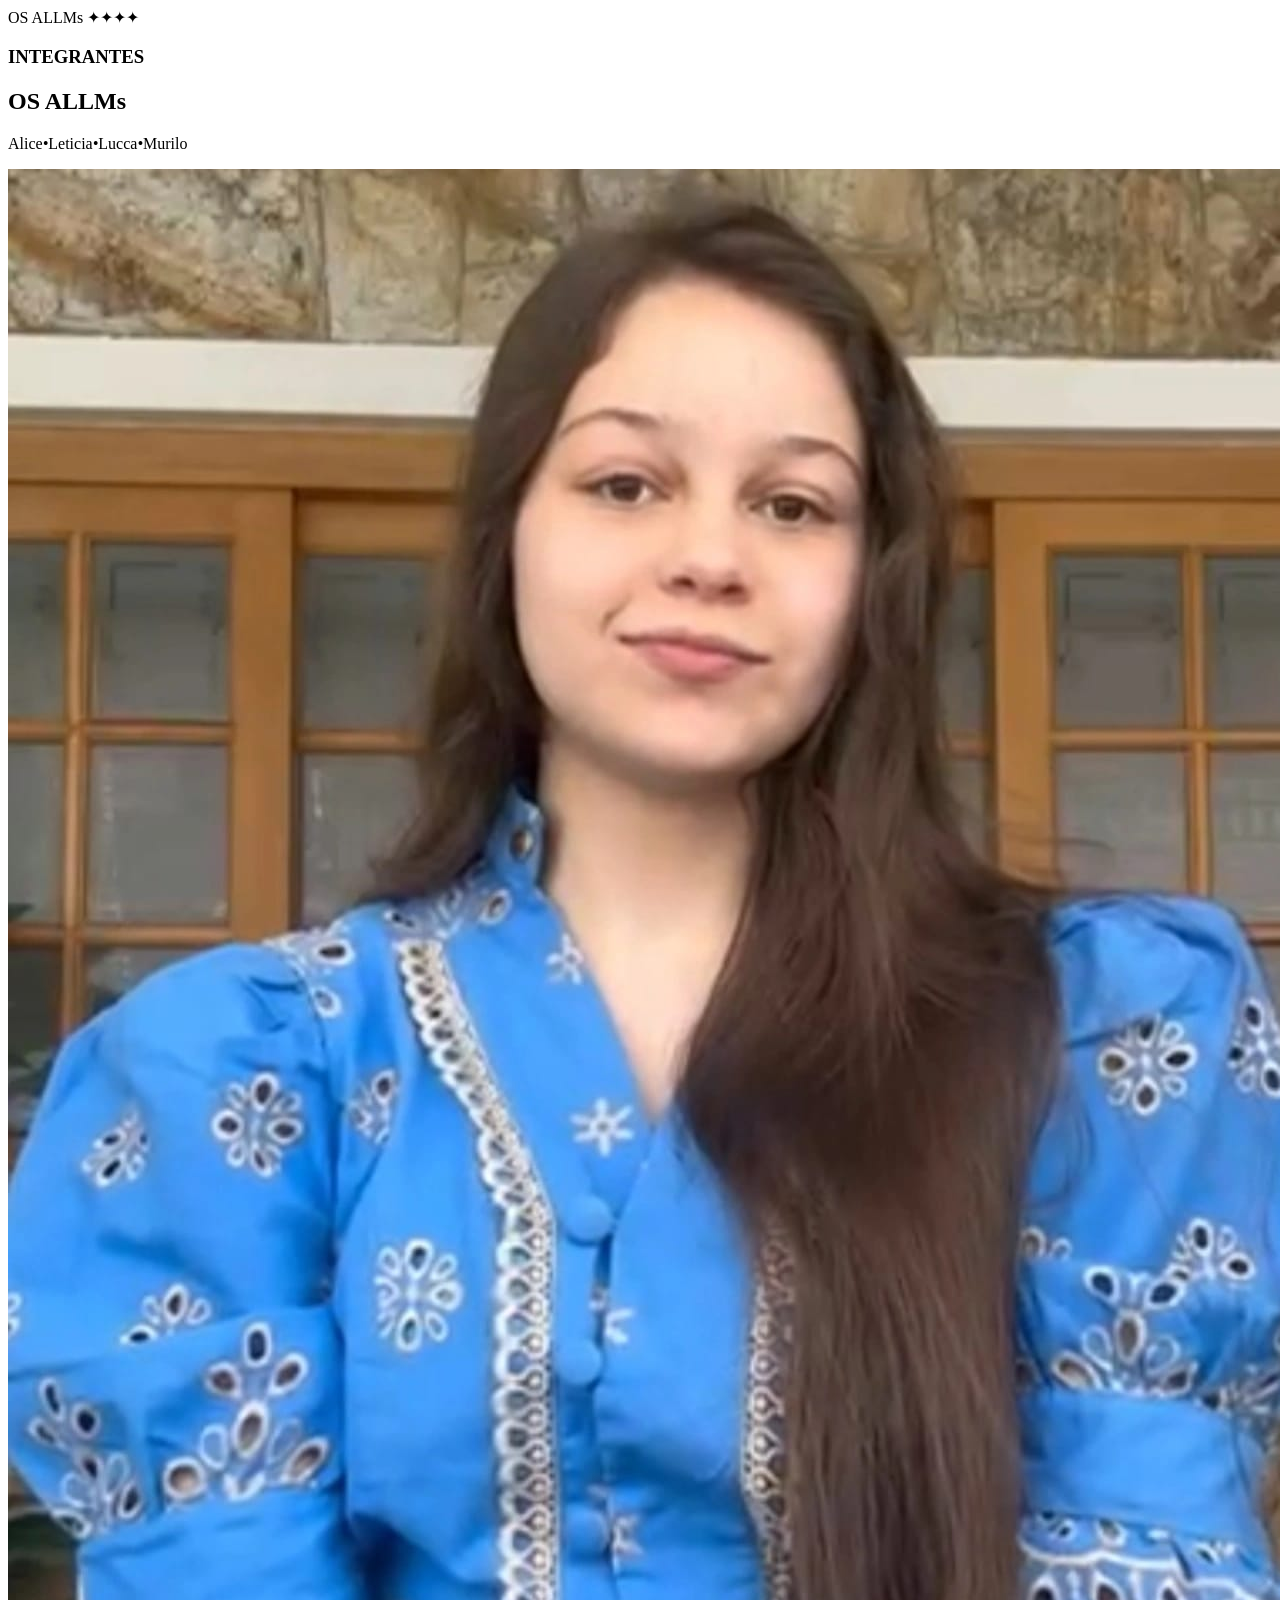
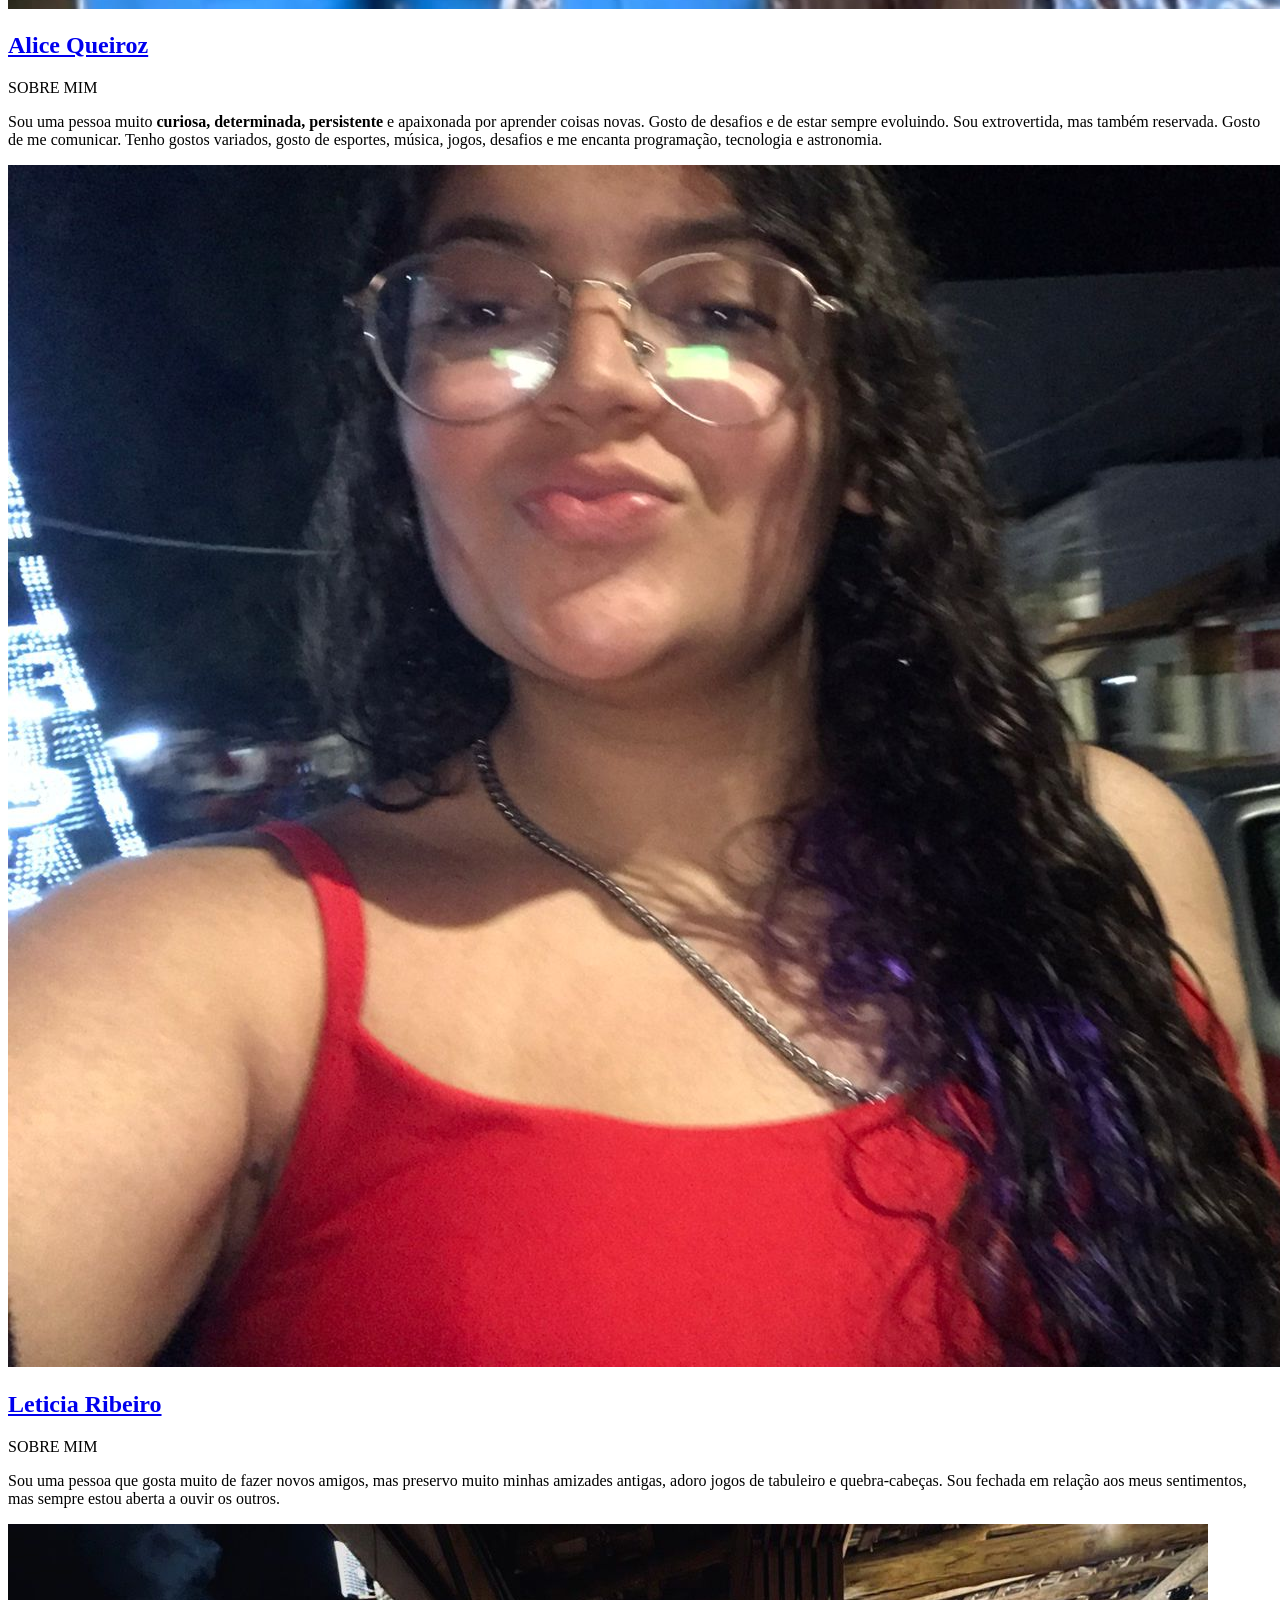
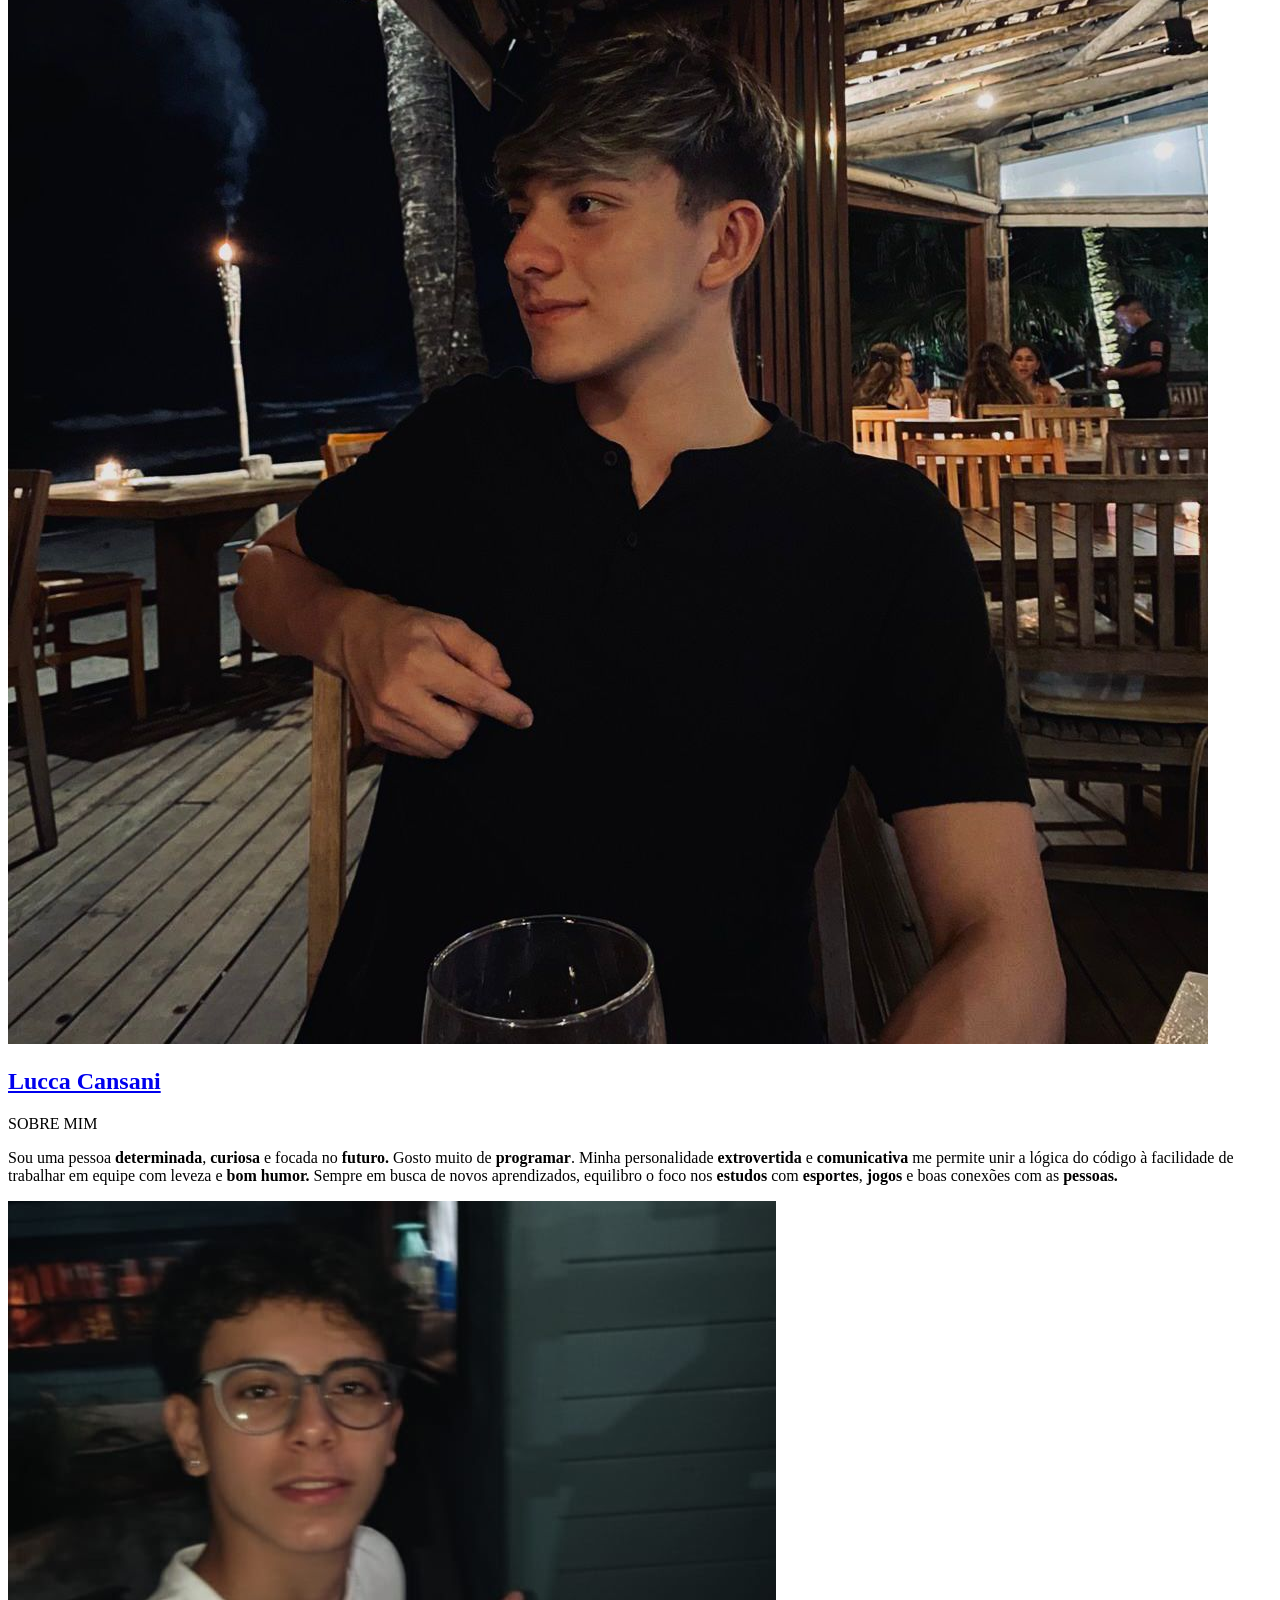
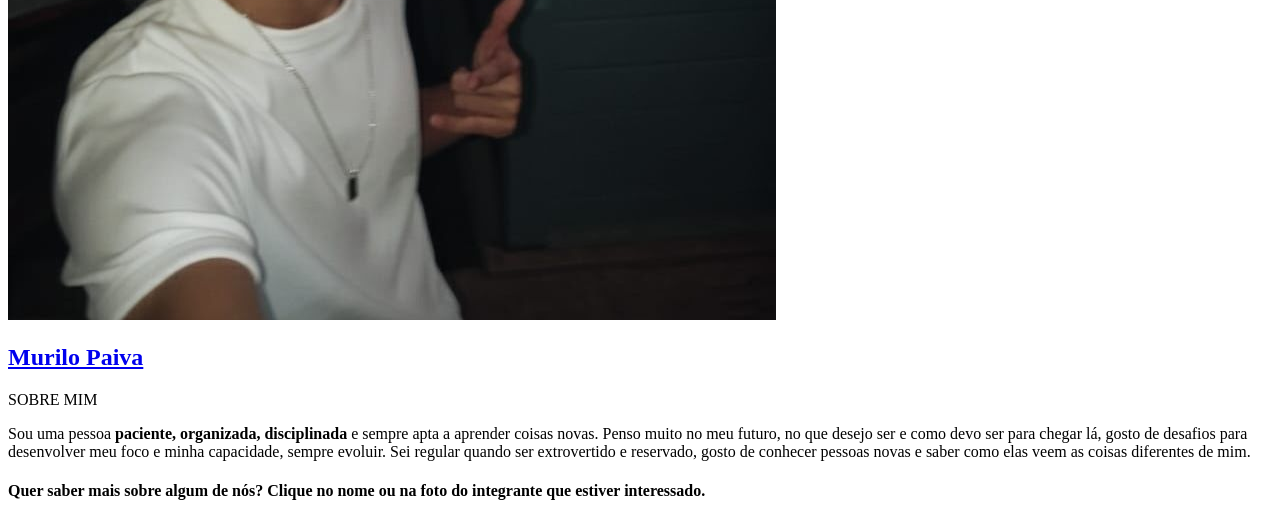
==== index.html @ 30acef10 "fix: alteração de nome e de organização de arquivos" ====
<!DOCTYPE html>
<html lang="pt-br">
<head>
    <meta charset="UTF-8">
    <meta name="viewport" content="width=device-width, initial-scale=1.0">
    <link rel="icon" href="../image/22234-cow-icon.png">
    <link rel="stylesheet" href="inicio.css">
    <title>Página inicial</title>
</head>
<body>

    <header class="topo">
        <span class="logo">OS ALLMs</span>
        <span class="estrelas"><span>✦</span><span>✦</span><span>✦</span><span>✦</span></span>
    </header>

    <section class="hero">
        <h3>INTEGRANTES</h3>
        <h1>OS ALLMs</h1>
        <p class="nomes">
            <span>Alice</span><i>•</i><span>Leticia</span><i>•</i><span>Lucca</span><i>•</i><span>Murilo</span>
        </p>
    </section>

    <main>

        <article class="card alice">
            <a class="foto" href="PaginaAlice.html">
                <img src="../imagem/alice.jpg" alt="Imagem de Alice Queiroz">
            </a>
            <h2><a href="PaginaAlice.html">Alice Queiroz</a></h2>
            <span class="rotulo">SOBRE MIM</span>
            <p>Sou uma pessoa muito <strong>curiosa, determinada, persistente</strong> e apaixonada por aprender coisas novas. Gosto de desafios e de estar sempre evoluindo. Sou extrovertida, mas também reservada. Gosto de me comunicar. Tenho gostos variados, gosto de esportes, música, jogos, desafios e me encanta programação, tecnologia e astronomia.</p>
        </article>

        <article class="card leticia">
            <a class="foto" href="paginaLeticia.html">
                <img src="../imagem/leticia.jpeg" alt="Imagem de Leticia Ribeiro">
            </a>
            <h2><a href="paginaLeticia.html">Leticia Ribeiro</a></h2>
            <span class="rotulo">SOBRE MIM</span>
            <p>Sou uma pessoa que gosta muito de fazer novos amigos, mas preservo muito minhas amizades antigas, adoro jogos de tabuleiro e quebra-cabeças. Sou fechada em relação aos meus sentimentos, mas sempre estou aberta a ouvir os outros.</p>
        </article>

        <article class="card lucca">
            <a class="foto" href="PaginaLucca.html">
                <img src="../imagem/lucca.jpg" alt="Imagem de Lucca Cansani">
            </a>
            <h2><a href="PaginaLucca.html">Lucca Cansani</a></h2>
            <span class="rotulo">SOBRE MIM</span>
            <p>Sou uma pessoa <b>determinada</b>, <b>curiosa</b> e focada no <b>futuro.</b> Gosto muito de <b>programar</b>. Minha personalidade <b>extrovertida</b> e <b>comunicativa</b> me permite unir a lógica do código à facilidade de trabalhar em equipe com leveza e <b>bom humor.</b> Sempre em busca de novos aprendizados, equilibro o foco nos <b>estudos</b> com <b>esportes</b>, <b>jogos</b> e boas conexões com as <b>pessoas.</b></p>
        </article>

        <article class="card murilo">
            <a class="foto" href="PaginaMurilo.html">
                <img src="../imagem/murilo.jpg" alt="Imagem de Murilo Paiva">
            </a>
            <h2><a href="PaginaMurilo.html">Murilo Paiva</a></h2>
            <span class="rotulo">SOBRE MIM</span>
            <p>Sou uma pessoa <strong>paciente, organizada, disciplinada</strong> e sempre apta a aprender coisas novas. Penso muito no meu futuro, no que desejo ser e como devo ser para chegar lá, gosto de desafios para desenvolver meu foco e minha capacidade, sempre evoluir. Sei regular quando ser extrovertido e reservado, gosto de conhecer pessoas novas e saber como elas veem as coisas diferentes de mim.</p>
        </article>

    </main>

    <h4 class="chamada">Quer saber mais sobre algum de nós? Clique no nome ou na foto do integrante que estiver interessado.</h4>

</body>
</html>
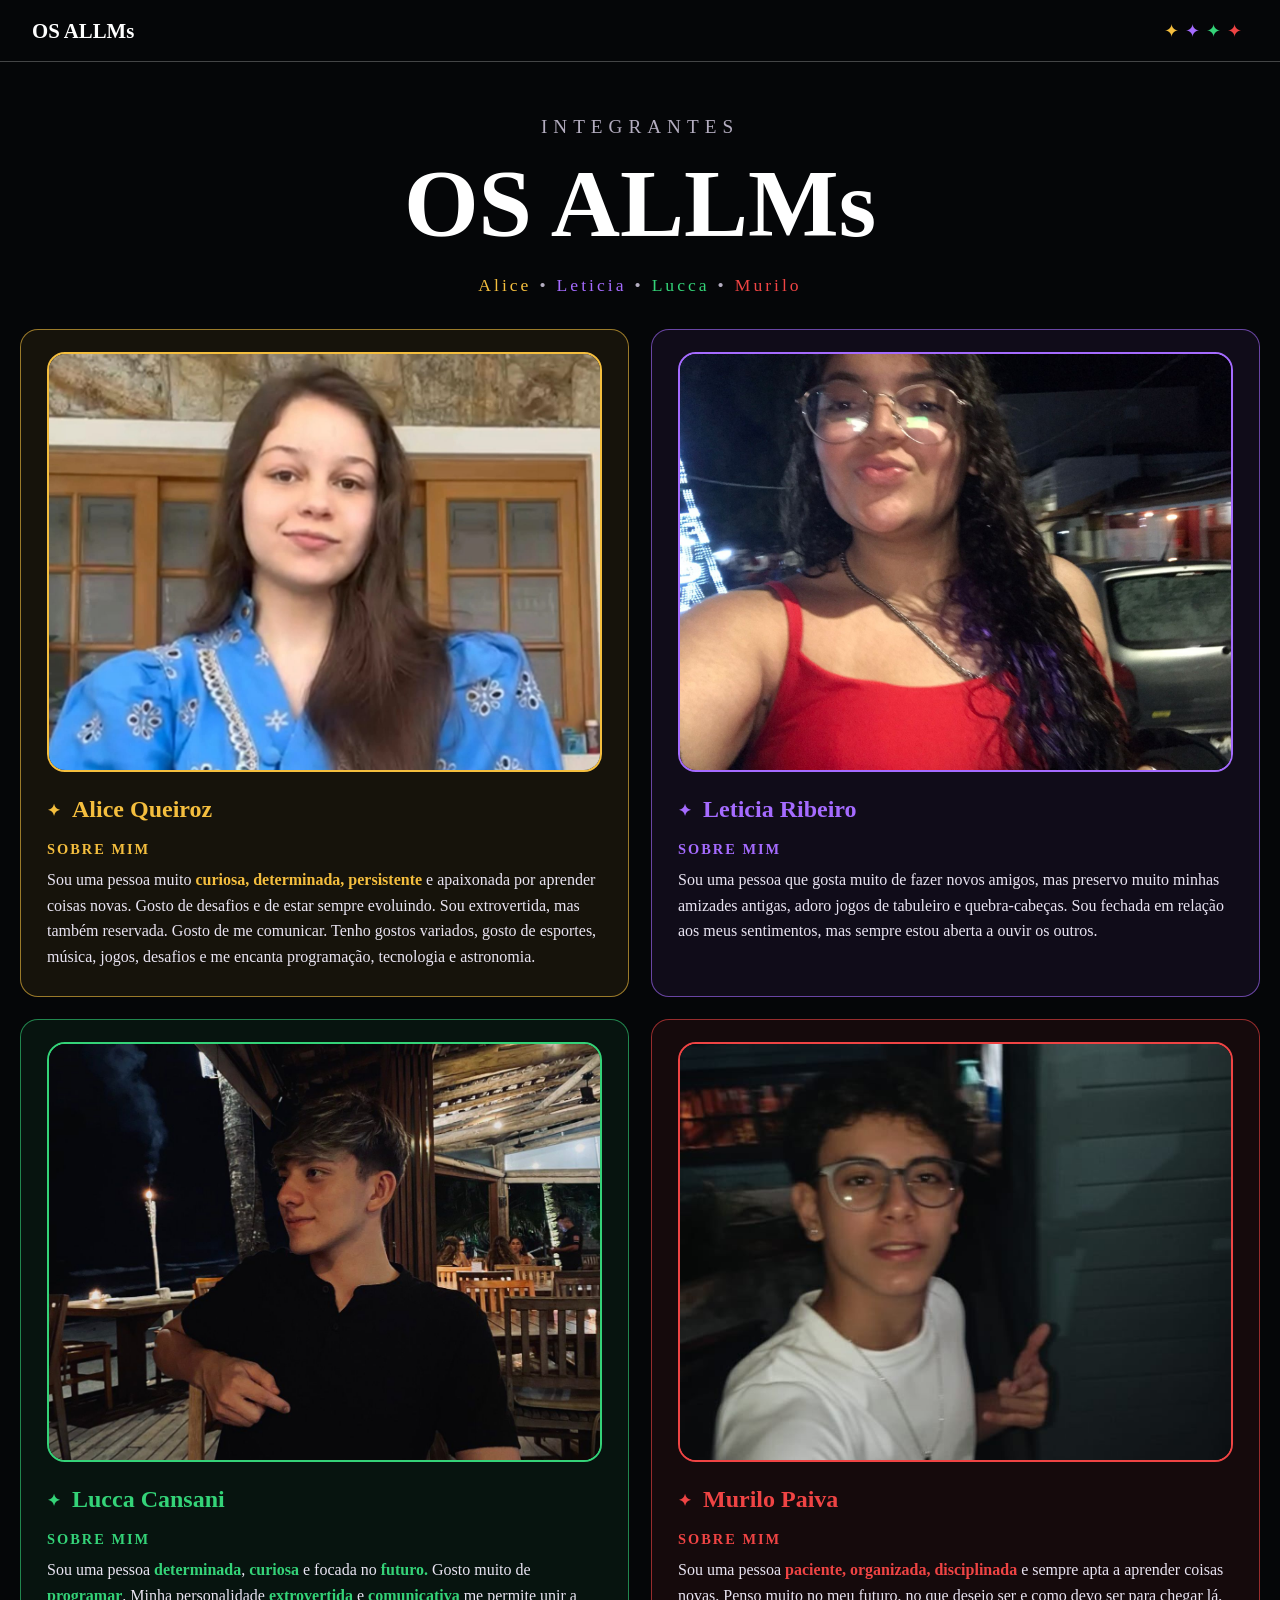
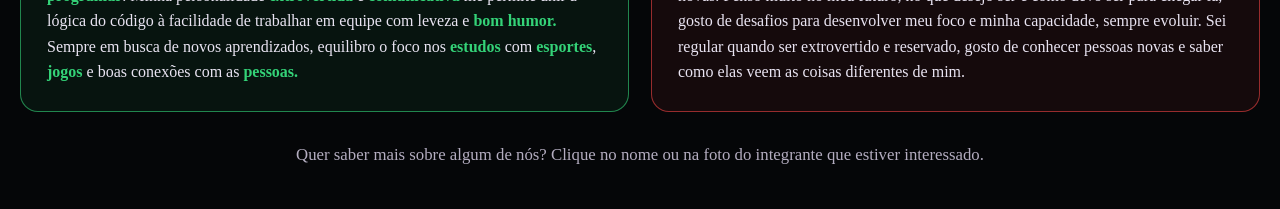
==== commit 54bbd9a3: "refactor: padronização do header e links." ====
--- a/index.html
+++ b/index.html
@@ -4,7 +4,7 @@
     <meta charset="UTF-8">
     <meta name="viewport" content="width=device-width, initial-scale=1.0">
     <link rel="icon" href="../image/22234-cow-icon.png">
-    <link rel="stylesheet" href="inicio.css">
+    <link rel="stylesheet" href="style.css">
     <title>Página inicial</title>
 </head>
 <body>
@@ -25,37 +25,37 @@
     <main>
 
         <article class="card alice">
-            <a class="foto" href="PaginaAlice.html">
-                <img src="../imagem/alice.jpg" alt="Imagem de Alice Queiroz">
+            <a class="foto" href="Alice/página.html">
+                <img src="imagem/alice.jpg" alt="Imagem de Alice Queiroz">
             </a>
-            <h2><a href="PaginaAlice.html">Alice Queiroz</a></h2>
+            <h2><a href="Alice/página.html">Alice Queiroz</a></h2>
             <span class="rotulo">SOBRE MIM</span>
             <p>Sou uma pessoa muito <strong>curiosa, determinada, persistente</strong> e apaixonada por aprender coisas novas. Gosto de desafios e de estar sempre evoluindo. Sou extrovertida, mas também reservada. Gosto de me comunicar. Tenho gostos variados, gosto de esportes, música, jogos, desafios e me encanta programação, tecnologia e astronomia.</p>
         </article>
 
         <article class="card leticia">
-            <a class="foto" href="paginaLeticia.html">
-                <img src="../imagem/leticia.jpeg" alt="Imagem de Leticia Ribeiro">
+            <a class="foto" href="leticia/index.html">
+                <img src="imagem/leticia.jpeg" alt="Imagem de Leticia Ribeiro">
             </a>
-            <h2><a href="paginaLeticia.html">Leticia Ribeiro</a></h2>
+            <h2><a href="leticia/index.html">Leticia Ribeiro</a></h2>
             <span class="rotulo">SOBRE MIM</span>
             <p>Sou uma pessoa que gosta muito de fazer novos amigos, mas preservo muito minhas amizades antigas, adoro jogos de tabuleiro e quebra-cabeças. Sou fechada em relação aos meus sentimentos, mas sempre estou aberta a ouvir os outros.</p>
         </article>
 
         <article class="card lucca">
-            <a class="foto" href="PaginaLucca.html">
-                <img src="../imagem/lucca.jpg" alt="Imagem de Lucca Cansani">
+            <a class="foto" href="">
+                <img src="imagem/lucca.jpg" alt="Imagem de Lucca Cansani">
             </a>
-            <h2><a href="PaginaLucca.html">Lucca Cansani</a></h2>
+            <h2><a href="">Lucca Cansani</a></h2>
             <span class="rotulo">SOBRE MIM</span>
             <p>Sou uma pessoa <b>determinada</b>, <b>curiosa</b> e focada no <b>futuro.</b> Gosto muito de <b>programar</b>. Minha personalidade <b>extrovertida</b> e <b>comunicativa</b> me permite unir a lógica do código à facilidade de trabalhar em equipe com leveza e <b>bom humor.</b> Sempre em busca de novos aprendizados, equilibro o foco nos <b>estudos</b> com <b>esportes</b>, <b>jogos</b> e boas conexões com as <b>pessoas.</b></p>
         </article>
 
         <article class="card murilo">
-            <a class="foto" href="PaginaMurilo.html">
-                <img src="../imagem/murilo.jpg" alt="Imagem de Murilo Paiva">
+            <a class="foto" href="murilo/index.html">
+                <img src="imagem/murilo.jpg" alt="Imagem de Murilo Paiva">
             </a>
-            <h2><a href="PaginaMurilo.html">Murilo Paiva</a></h2>
+            <h2><a href="murilo/index.html">Murilo Paiva</a></h2>
             <span class="rotulo">SOBRE MIM</span>
             <p>Sou uma pessoa <strong>paciente, organizada, disciplinada</strong> e sempre apta a aprender coisas novas. Penso muito no meu futuro, no que desejo ser e como devo ser para chegar lá, gosto de desafios para desenvolver meu foco e minha capacidade, sempre evoluir. Sei regular quando ser extrovertido e reservado, gosto de conhecer pessoas novas e saber como elas veem as coisas diferentes de mim.</p>
         </article>
--- a/style.css
+++ b/style.css
@@ -0,0 +1,221 @@
+/* ============ VARIÁVEIS ============ */
+:root {
+    --fundo: #050608;
+    --texto: #e9e4f2;
+    --texto-suave: #b4adc0;
+    --branco: #ffffff;
+    --raio: 18px;
+}
+
+/* Cor de cada integrante (rgb separado para poder usar transparência) */
+.alice   { --rgb: 244, 190, 62;  }  /* dourado */
+.leticia { --rgb: 165, 107, 255; }  /* roxo/lilás */
+.lucca   { --rgb: 52, 211, 120;  }  /* verde */
+.murilo  { --rgb: 239, 68, 68;   }  /* vermelho */
+
+/* ============ BASE ============ */
+* {
+    box-sizing: border-box;
+    margin: 0;
+    padding: 0;
+}
+
+body {
+    background: var(--fundo);
+    color: var(--texto);
+    font-family: "Times New Roman", Georgia, serif;
+    line-height: 1.6;
+    padding-bottom: 40px;
+}
+
+img {
+    max-width: 100%;
+    display: block;
+}
+
+/* ============ TOPO ============ */
+.topo {
+    display: flex;
+    align-items: center;
+    justify-content: space-between;
+    padding: 14px 32px;
+    border-bottom: 1px solid rgba(255, 255, 255, 0.25);
+}
+
+.logo {
+    color: var(--branco);
+    font-size: 1.3rem;
+    font-weight: bold;
+}
+
+/* as 4 estrelinhas, uma de cada cor */
+.estrelas span:nth-child(1) { color: rgb(244, 190, 62); }
+.estrelas span:nth-child(2) { color: rgb(165, 107, 255); }
+.estrelas span:nth-child(3) { color: rgb(52, 211, 120); }
+.estrelas span:nth-child(4) { color: rgb(239, 68, 68); }
+
+.estrelas {
+    font-size: 1.1rem;
+    letter-spacing: 6px;
+}
+
+/* ============ APRESENTAÇÃO ============ */
+.hero {
+    max-width: 1300px;
+    margin: 0 auto;
+    padding: 50px 32px 30px;
+    text-align: center;
+}
+
+.hero h3 {
+    font-weight: normal;
+    font-size: 1.2rem;
+    color: var(--texto-suave);
+    letter-spacing: 6px;
+}
+
+.hero h1 {
+    font-size: clamp(3rem, 9vw, 6rem);
+    line-height: 1.1;
+    margin: 8px 0 14px;
+    color: var(--branco);
+}
+
+.hero .nomes {
+    letter-spacing: 3px;
+    font-size: 1.1rem;
+}
+
+.hero .nomes span:nth-of-type(1) { color: rgb(244, 190, 62); }
+.hero .nomes span:nth-of-type(2) { color: rgb(165, 107, 255); }
+.hero .nomes span:nth-of-type(3) { color: rgb(52, 211, 120); }
+.hero .nomes span:nth-of-type(4) { color: rgb(239, 68, 68); }
+
+.hero .nomes i {
+    color: var(--texto-suave);
+    font-style: normal;
+    margin: 0 8px;
+}
+
+/* ============ CARDS DOS INTEGRANTES ============ */
+main {
+    max-width: 1300px;
+    margin: 0 auto;
+    padding: 0 20px;
+    display: grid;
+    grid-template-columns: 1fr 1fr;
+    gap: 22px;
+}
+
+.card {
+    background: rgba(var(--rgb), 0.07);
+    border: 1px solid rgba(var(--rgb), 0.6);
+    border-radius: var(--raio);
+    padding: 22px 26px 26px;
+    display: flex;
+    flex-direction: column;
+    transition: transform 0.25s, box-shadow 0.25s;
+}
+
+.card:hover {
+    transform: translateY(-4px);
+    box-shadow: 0 0 24px rgba(var(--rgb), 0.3);
+}
+
+.card .foto {
+    display: block;
+    margin-bottom: 18px;
+}
+
+.card .foto img {
+    width: 100%;
+    height: 420px;
+    object-fit: cover;
+    object-position: center top;
+    border-radius: var(--raio);
+    border: 2px solid rgb(var(--rgb));
+}
+
+.card h2 {
+    font-size: 1.5rem;
+    margin-bottom: 10px;
+}
+
+.card h2::before {
+    content: "✦";
+    color: rgb(var(--rgb));
+    font-size: 1rem;
+    margin-right: 12px;
+    vertical-align: middle;
+}
+
+.card h2 a {
+    color: rgb(var(--rgb));
+    text-decoration: none;
+    transition: color 0.2s;
+}
+
+.card h2 a:hover {
+    color: var(--branco);
+}
+
+.card .rotulo {
+    color: rgb(var(--rgb));
+    font-weight: bold;
+    letter-spacing: 2px;
+    font-size: 0.9rem;
+    margin-bottom: 6px;
+}
+
+.card p {
+    color: var(--texto);
+}
+
+.card strong,
+.card b {
+    color: rgb(var(--rgb));
+}
+
+.card .rotulo {
+    display: block;
+}
+
+/* ============ RODAPÉ ============ */
+.chamada {
+    max-width: 1300px;
+    margin: 30px auto 0;
+    padding: 0 20px;
+    text-align: center;
+    font-size: 1.05rem;
+    font-weight: normal;
+    color: var(--texto-suave);
+}
+
+/* ============ RESPONSIVO ============ */
+@media (max-width: 800px) {
+    .topo {
+        padding: 12px 18px;
+    }
+
+    .hero {
+        padding: 34px 18px 20px;
+    }
+
+    .hero .nomes {
+        font-size: 0.95rem;
+        letter-spacing: 1px;
+    }
+
+    main {
+        grid-template-columns: 1fr;
+        padding: 0 14px;
+    }
+
+    .card {
+        padding: 18px;
+    }
+
+    .card .foto img {
+        height: 340px;
+    }
+}
